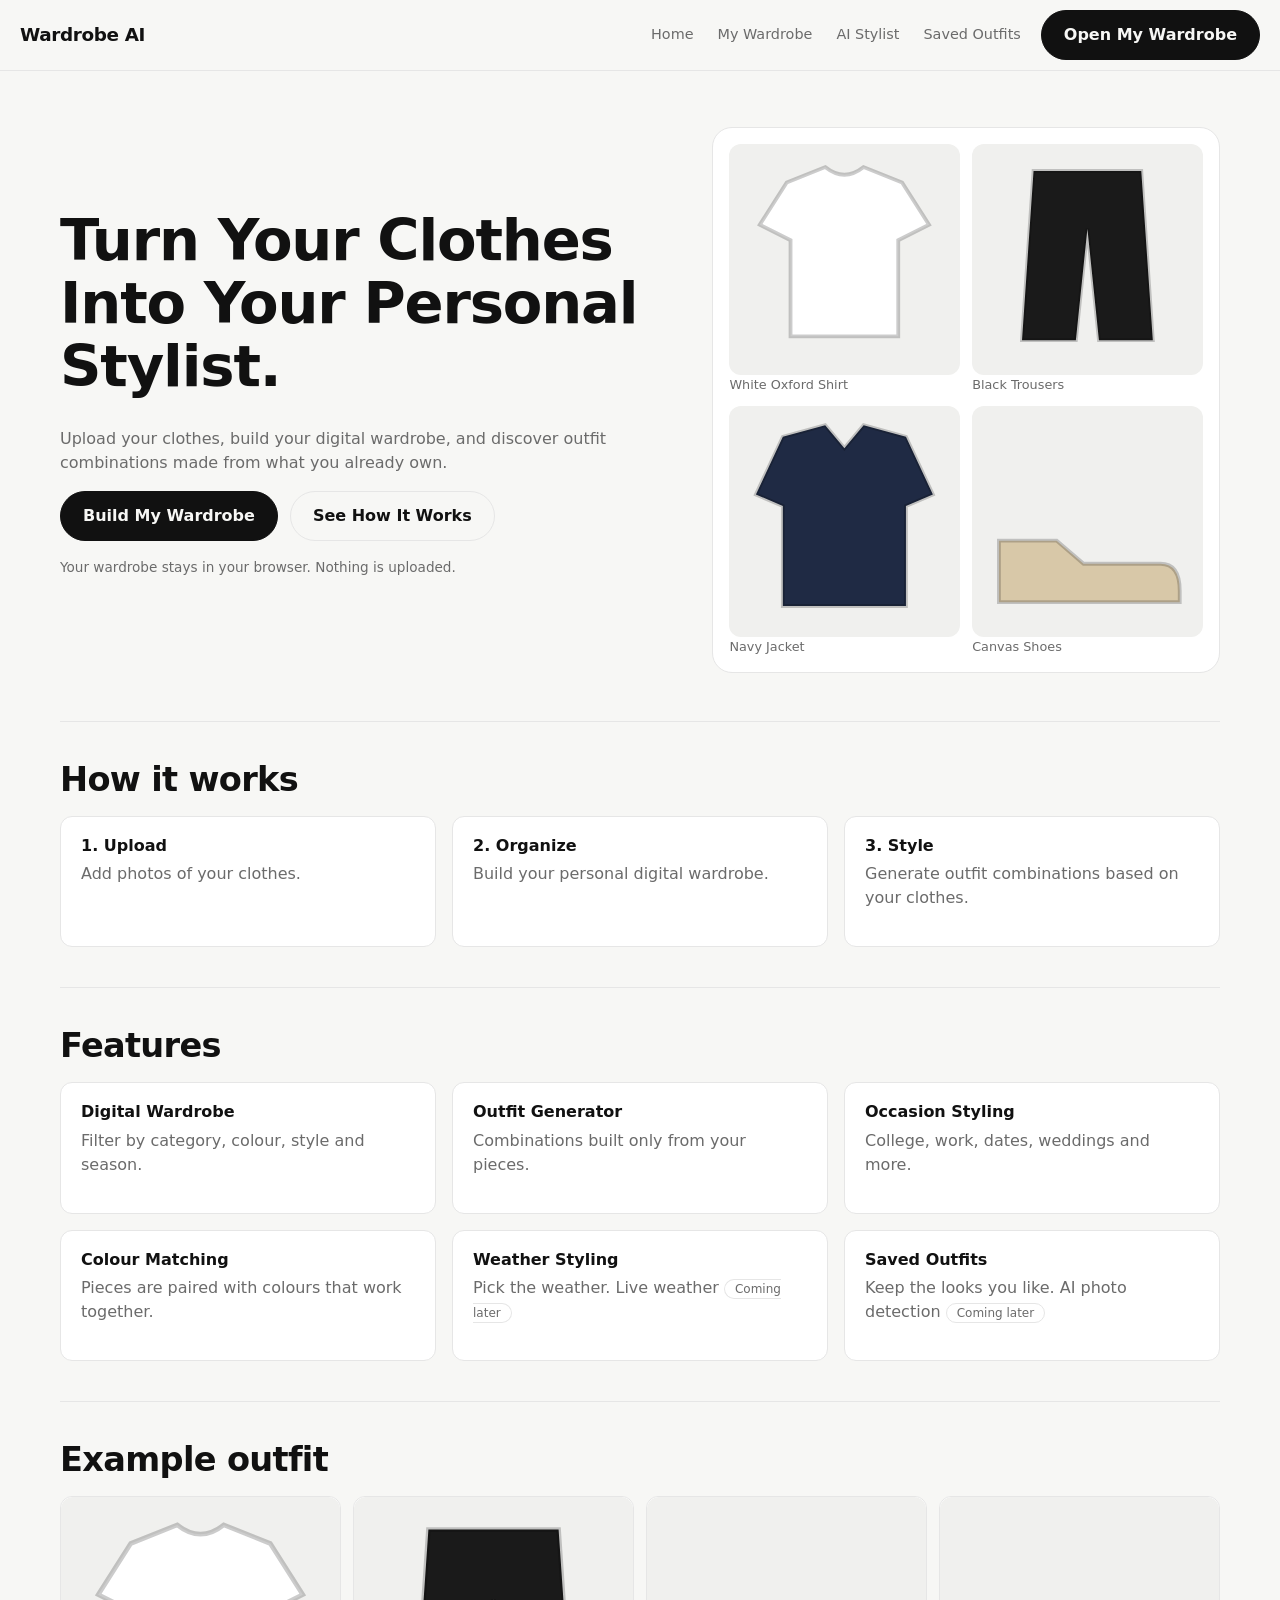
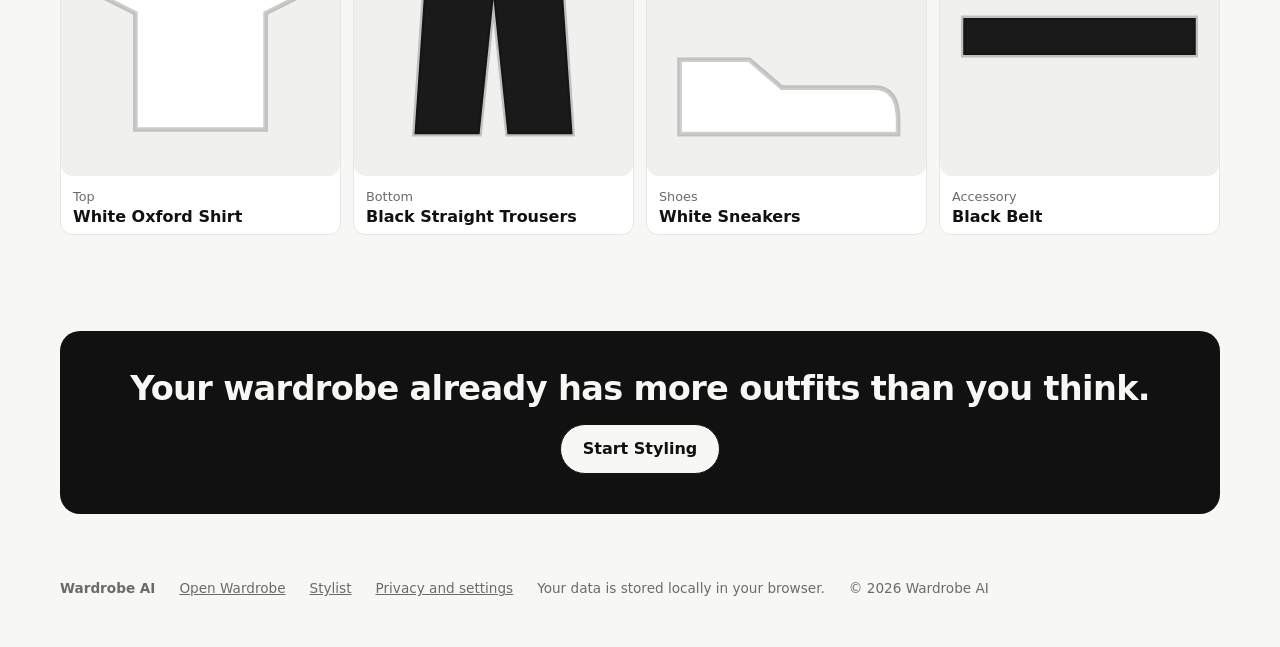
==== index.html @ 0fce8f4e "Add files via upload" ====
<!doctype html><html lang="en"><head><meta charset="utf-8"><meta name="viewport" content="width=device-width,initial-scale=1">
<title>Wardrobe AI — Your Personal Digital Wardrobe</title>
<meta name="description" content="Upload your clothes, build a digital wardrobe, and get outfit combinations made from what you already own.">
<meta property="og:title" content="Wardrobe AI — Your Personal Digital Wardrobe"><meta property="og:description" content="Your wardrobe. Your style. Your everyday outfit.">
<link rel="icon" href="data:image/svg+xml,%3Csvg xmlns='http://www.w3.org/2000/svg' viewBox='0 0 64 64'%3E%3Crect width='64' height='64' rx='14' fill='%23111'/%3E%3Cpath d='M32 16a5 5 0 1 1 5 5l-5 3-20 14h40L32 24' fill='none' stroke='%23fff' stroke-width='3'/%3E%3C/svg%3E">
<link rel="stylesheet" href="style.css"></head><body>
<svg width="0" height="0" style="position:absolute" aria-hidden="true"><defs>
<symbol id="top" viewBox="0 0 120 120"><path d="M30 20l20-8q10 8 20 0l20 8 14 22-16 8v50H32V50L16 42z" fill="currentColor"/></symbol>
<symbol id="bottom" viewBox="0 0 120 120"><path d="M32 14h56l6 88H66L60 44l-6 58H26z" fill="currentColor"/></symbol>
<symbol id="outer" viewBox="0 0 120 120"><path d="M28 16l22-6 10 12 10-12 22 6 14 30-14 6v52H28V52L14 46z" fill="currentColor"/></symbol>
<symbol id="shoes" viewBox="0 0 120 120"><path d="M14 70h30l14 12h40q10 0 10 14v6H14z" fill="currentColor"/></symbol>
<symbol id="acc" viewBox="0 0 120 120"><path d="M10 52h100v16H10z" fill="currentColor"/></symbol></defs></svg>
<header class="top"><a class="brand" href="index.html">Wardrobe AI</a><a href="index.html">Home</a><a href="app.html#wardrobe">My Wardrobe</a><a href="app.html#stylist">AI Stylist</a><a href="app.html#saved">Saved Outfits</a><a class="btn" href="app.html">Open My Wardrobe</a></header>
<main>
<section class="hero"><div><h1>Turn Your Clothes Into Your Personal Stylist.</h1>
<p class="mut">Upload your clothes, build your digital wardrobe, and discover outfit combinations made from what you already own.</p>
<div class="cta"><a class="btn" href="app.html">Build My Wardrobe</a><a class="btn ghost" href="#how">See How It Works</a></div>
<p class="mut" style="margin-top:16px;font-size:.85rem">Your wardrobe stays in your browser. Nothing is uploaded.</p></div>
<div class="board" aria-label="Sample wardrobe pieces">
<figure><svg class="gm" style="color:#fff" role="img" aria-label="White shirt"><use href="#top"/></svg><figcaption>White Oxford Shirt</figcaption></figure>
<figure><svg class="gm" style="color:#1a1a1a" role="img" aria-label="Black trousers"><use href="#bottom"/></svg><figcaption>Black Trousers</figcaption></figure>
<figure><svg class="gm" style="color:#1f2a44" role="img" aria-label="Navy jacket"><use href="#outer"/></svg><figcaption>Navy Jacket</figcaption></figure>
<figure><svg class="gm" style="color:#d8c8a8" role="img" aria-label="Beige shoes"><use href="#shoes"/></svg><figcaption>Canvas Shoes</figcaption></figure></div></section>
<section class="s" id="how"><h2>How it works</h2><div class="cols">
<div class="box"><h3>1. Upload</h3><p class="mut">Add photos of your clothes.</p></div>
<div class="box"><h3>2. Organize</h3><p class="mut">Build your personal digital wardrobe.</p></div>
<div class="box"><h3>3. Style</h3><p class="mut">Generate outfit combinations based on your clothes.</p></div></div></section>
<section class="s"><h2>Features</h2><div class="cols">
<div class="box"><h3>Digital Wardrobe</h3><p class="mut">Filter by category, colour, style and season.</p></div>
<div class="box"><h3>Outfit Generator</h3><p class="mut">Combinations built only from your pieces.</p></div>
<div class="box"><h3>Occasion Styling</h3><p class="mut">College, work, dates, weddings and more.</p></div>
<div class="box"><h3>Colour Matching</h3><p class="mut">Pieces are paired with colours that work together.</p></div>
<div class="box"><h3>Weather Styling</h3><p class="mut">Pick the weather. Live weather <span class="tag">Coming later</span></p></div>
<div class="box"><h3>Saved Outfits</h3><p class="mut">Keep the looks you like. AI photo detection <span class="tag">Coming later</span></p></div></div></section>
<section class="s"><h2>Example outfit</h2><div class="look">
<div class="piece"><svg class="gm" style="color:#fff" role="img" aria-label="White shirt"><use href="#top"/></svg><div><span>Top</span><h3>White Oxford Shirt</h3></div></div>
<div class="piece"><svg class="gm" style="color:#1a1a1a" role="img" aria-label="Black trousers"><use href="#bottom"/></svg><div><span>Bottom</span><h3>Black Straight Trousers</h3></div></div>
<div class="piece"><svg class="gm" style="color:#fff" role="img" aria-label="White sneakers"><use href="#shoes"/></svg><div><span>Shoes</span><h3>White Sneakers</h3></div></div>
<div class="piece"><svg class="gm" style="color:#1a1a1a" role="img" aria-label="Black belt"><use href="#acc"/></svg><div><span>Accessory</span><h3>Black Belt</h3></div></div></div></section>
<div class="band"><h2>Your wardrobe already has more outfits than you think.</h2><a class="btn" href="app.html">Start Styling</a></div>
<footer><strong>Wardrobe AI</strong><a href="app.html">Open Wardrobe</a><a href="app.html#stylist">Stylist</a><a href="app.html#settings">Privacy and settings</a><span>Your data is stored locally in your browser.</span><span>&copy; 2026 Wardrobe AI</span></footer>
</main></body></html>
---- style.css ----
/* ===== Global ===== */
:root{--bg:#F7F7F5;--ink:#111;--mut:#6B6B6B;--card:#fff;--line:#E6E6E6;--acc:#3d5a4c;--r:12px}
[data-theme=dark]{--bg:#121212;--ink:#f3f3f0;--mut:#a3a3a3;--card:#1c1c1c;--line:#2d2d2d;--acc:#8fb8a3}
*{box-sizing:border-box}[hidden]{display:none!important}
body{margin:0;background:var(--bg);color:var(--ink);font:16px/1.5 "Avenir Next","Segoe UI",system-ui,sans-serif;padding-bottom:76px;-webkit-text-size-adjust:100%}
a{color:inherit}svg{display:block}
h1,h2,h3{letter-spacing:-.02em;line-height:1.1;margin:0 0 .5em}
h1{font-size:clamp(2rem,7vw,3.6rem)}h2{font-size:clamp(1.4rem,4vw,2.1rem)}h3{font-size:1rem;letter-spacing:0}
p{margin:0 0 1em}.mut{color:var(--mut)}
:focus-visible{outline:2px solid var(--acc);outline-offset:2px}
main{max-width:1200px;margin:0 auto;padding:24px 20px}
.btn{display:inline-block;background:var(--ink);color:var(--bg);border:1px solid var(--ink);border-radius:999px;padding:12px 22px;font:inherit;font-weight:600;text-decoration:none;cursor:pointer;min-height:44px;transition:transform .1s}
.btn:active{transform:scale(.97)}.btn.ghost{background:transparent;color:var(--ink);border-color:var(--line)}.btn:disabled{opacity:.5;cursor:default}
.lnk{background:none;border:0;padding:6px;font:inherit;font-size:.85rem;color:var(--mut);cursor:pointer;text-decoration:underline;min-height:32px}
.tag{font-size:.75rem;border:1px solid var(--line);border-radius:999px;padding:2px 10px;color:var(--mut)}
.box{background:var(--card);border:1px solid var(--line);border-radius:var(--r);padding:20px}
input,select{font:inherit;width:100%;min-height:44px;padding:8px 12px;border:1px solid var(--line);border-radius:10px;background:var(--card);color:var(--ink)}
label{display:block;font-size:.85rem;font-weight:600;margin-bottom:12px}label input,label select{margin-top:4px;font-weight:400}
.gm{width:100%;aspect-ratio:1;background:#f0f0ee;border-radius:var(--r)}.gm use{stroke:#0003;stroke-width:2}
/* ===== Landing ===== */
.top{position:sticky;top:0;z-index:20;background:var(--bg);border-bottom:1px solid var(--line);display:flex;flex-wrap:wrap;align-items:center;gap:4px 16px;padding:10px 20px}
.top .brand{margin-right:auto}.top a:not(.btn):not(.brand){font-size:.9rem;text-decoration:none;color:var(--mut);padding:8px 4px}
.brand{font-weight:700;font-size:1.15rem;letter-spacing:-.02em;text-decoration:none}
.hero{display:grid;gap:32px;padding:32px 0 48px}.cta{display:flex;flex-wrap:wrap;gap:12px}
.board{display:grid;grid-template-columns:repeat(2,1fr);gap:12px;background:var(--card);border:1px solid var(--line);border-radius:20px;padding:16px}
.board figure,.piece{margin:0}.board figcaption,.piece span{font-size:.8rem;color:var(--mut)}
section.s{padding:40px 0;border-top:1px solid var(--line)}
.cols{display:grid;gap:16px}
.band{background:var(--ink);color:var(--bg);border-radius:20px;padding:40px 24px;text-align:center;margin:40px 0}
.band .btn{background:var(--bg);color:var(--ink)}
footer{padding:24px 0;color:var(--mut);font-size:.85rem;display:flex;flex-wrap:wrap;gap:8px 24px}
/* ===== App shell ===== */
.nav{position:fixed;bottom:0;left:0;right:0;z-index:20;display:flex;background:var(--card);border-top:1px solid var(--line);padding-bottom:env(safe-area-inset-bottom)}
.nav .brand{display:none}
.nav button{flex:1;background:none;border:0;font:inherit;font-size:.7rem;color:var(--mut);padding:10px 2px;min-height:56px;cursor:pointer}
.nav button[aria-current]{color:var(--ink);font-weight:700}
.head{display:flex;flex-wrap:wrap;gap:12px;justify-content:space-between;align-items:flex-end;margin-bottom:20px}
.stats{display:grid;grid-template-columns:repeat(2,1fr);gap:12px;margin-bottom:20px}
.stat{background:var(--card);border:1px solid var(--line);border-radius:var(--r);padding:14px 16px}
.stat b{display:block;font-size:1.6rem}.stat span{font-size:.85rem;color:var(--mut)}
section[data-view]{animation:pop .25s}
/* ===== Wardrobe & cards ===== */
.tabs{display:flex;gap:8px;overflow-x:auto;padding-bottom:8px;margin-bottom:12px}
.tab{flex:none;border:1px solid var(--line);background:var(--card);color:var(--ink);border-radius:999px;padding:8px 16px;font:inherit;font-size:.9rem;cursor:pointer;min-height:40px}
.tab[aria-pressed=true]{background:var(--ink);color:var(--bg);border-color:var(--ink)}
.filters{display:grid;grid-template-columns:1fr 1fr;gap:8px;margin-bottom:20px}.filters input{grid-column:1/-1}
.grid{display:grid;gap:16px;grid-template-columns:1fr}
.card{background:var(--card);border:1px solid var(--line);border-radius:var(--r);overflow:hidden;transition:box-shadow .2s,transform .2s}
.card:hover{box-shadow:0 8px 24px #0002;transform:translateY(-2px)}
.card>img,.piece img{width:100%;aspect-ratio:1;object-fit:contain;background:#f0f0ee;display:block}
.cb{padding:12px 14px}.cb p{font-size:.85rem;color:var(--mut);margin:0 0 6px}
.row{display:flex;align-items:center;gap:4px;flex-wrap:wrap}.row .lnk:first-of-type{margin-left:auto}
.ic{background:none;border:0;cursor:pointer;width:44px;height:36px;margin-left:-10px;color:var(--ink)}
.ic svg{width:20px;height:20px;fill:none;stroke:currentColor;stroke-width:1.8}.ic[aria-pressed=true] svg{fill:#b23a3a;stroke:#b23a3a}
.empty{grid-column:1/-1;text-align:center;background:var(--card);border:1px dashed var(--line);border-radius:var(--r);padding:48px 20px}
/* ===== Add clothing, modal ===== */
.drop{display:block;border:2px dashed var(--line);border-radius:var(--r);padding:20px;text-align:center;cursor:pointer;margin-bottom:12px;font-weight:400}
.drop.on{border-color:var(--acc)}.drop img{max-height:180px;margin:8px auto 0;border-radius:8px}
.two{display:grid;grid-template-columns:1fr 1fr;gap:0 12px}.err{color:#d04a4a;font-size:.9rem;min-height:1.4em}
dialog{border:1px solid var(--line);border-radius:16px;padding:20px;width:min(560px,94vw);max-height:92vh;overflow:auto;background:var(--card);color:var(--ink);animation:pop .2s}
dialog::backdrop{background:#0007}
/* ===== Stylist & results ===== */
.sel{display:grid;grid-template-columns:1fr 1fr;gap:0 12px}
.look{display:grid;grid-template-columns:repeat(2,1fr);gap:12px;margin:16px 0}
.piece{background:var(--card);border:1px solid var(--line);border-radius:var(--r);overflow:hidden}.piece div{padding:8px 12px}.piece h3{margin:0}
.meta{display:flex;flex-wrap:wrap;gap:8px;margin-bottom:12px}
.load{padding:40px;text-align:center;color:var(--mut);animation:pulse 1s infinite alternate}
.toast{position:fixed;left:50%;bottom:90px;transform:translateX(-50%);background:var(--ink);color:var(--bg);padding:10px 18px;border-radius:999px;z-index:50;font-size:.9rem;max-width:90vw}
@keyframes pop{from{opacity:0;transform:translateY(8px)}}@keyframes pulse{to{opacity:.4}}
/* ===== Tablet ===== */
@media(min-width:600px){.grid,.cols,.stats{grid-template-columns:repeat(2,1fr)}.look{grid-template-columns:repeat(4,1fr)}.filters{grid-template-columns:2fr 1fr 1fr 1fr}.filters input{grid-column:auto}.sel{grid-template-columns:repeat(4,1fr)}}
@media(min-width:900px){.grid,.cols{grid-template-columns:repeat(3,1fr)}.stats{grid-template-columns:repeat(4,1fr)}.hero{grid-template-columns:1.1fr .9fr;align-items:center}}
/* ===== Desktop ===== */
@media(min-width:1200px){.grid{grid-template-columns:repeat(4,1fr)}}
@media(min-width:1500px){.grid{grid-template-columns:repeat(5,1fr)}}
@media(min-width:1024px){
body{padding-bottom:0}
.nav{top:0;bottom:auto;right:auto;width:220px;flex-direction:column;border-top:0;border-right:1px solid var(--line);padding:24px 16px;gap:4px}
.nav .brand{display:block;margin:0 0 20px 8px}
.nav button{flex:none;text-align:left;font-size:.95rem;padding:10px 14px;min-height:0;border-radius:8px}
.nav button[aria-current]{background:var(--line)}
body.app main{margin-left:220px;max-width:1400px;padding-top:32px}.toast{bottom:32px}}
@media(prefers-reduced-motion:reduce){*{animation:none!important;transition:none!important}}
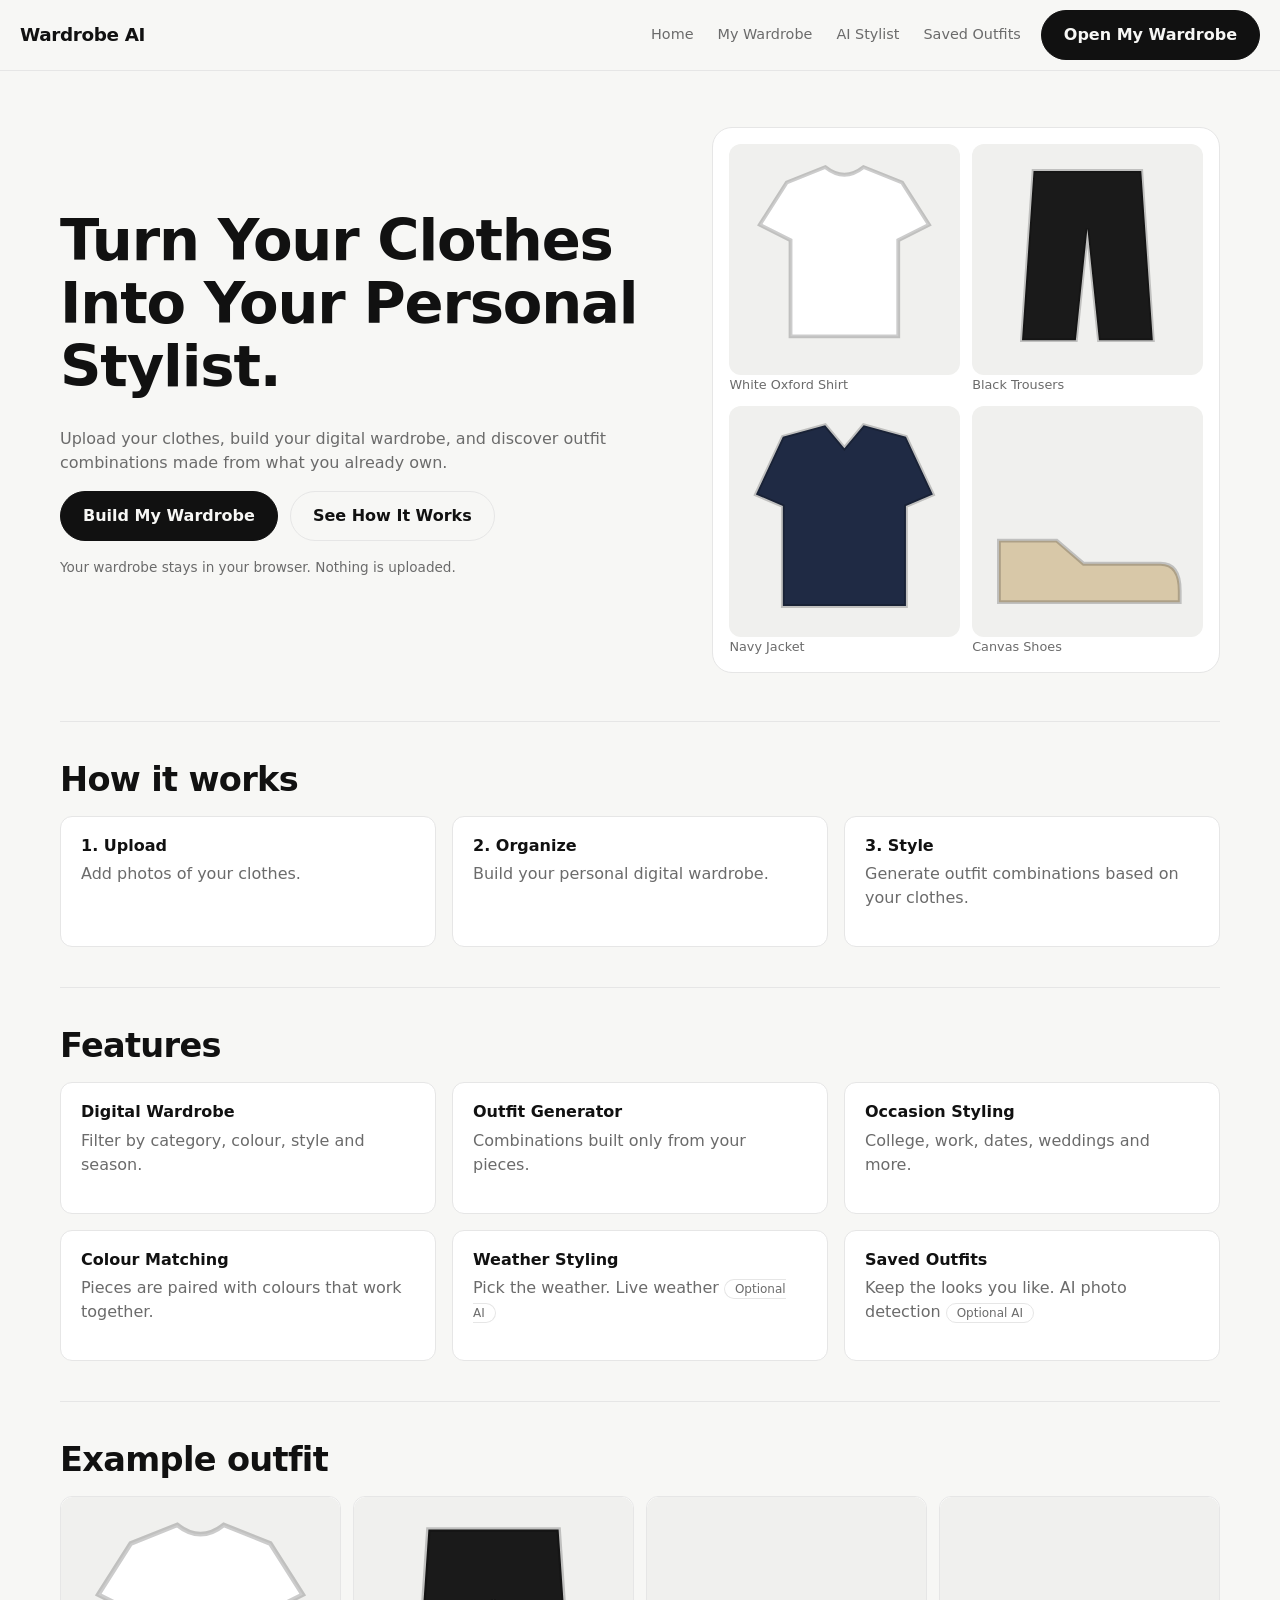
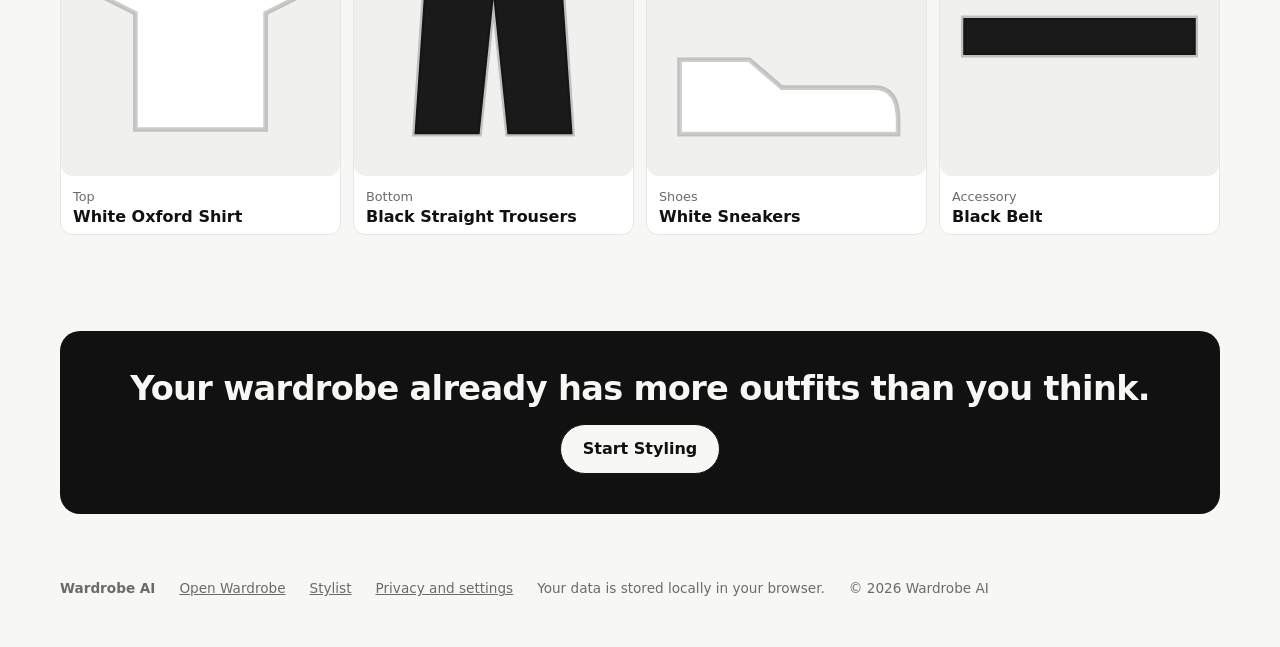
==== commit f17f10c3: "Add files via upload" ====
--- a/index.html
+++ b/index.html
@@ -30,8 +30,8 @@
 <div class="box"><h3>Outfit Generator</h3><p class="mut">Combinations built only from your pieces.</p></div>
 <div class="box"><h3>Occasion Styling</h3><p class="mut">College, work, dates, weddings and more.</p></div>
 <div class="box"><h3>Colour Matching</h3><p class="mut">Pieces are paired with colours that work together.</p></div>
-<div class="box"><h3>Weather Styling</h3><p class="mut">Pick the weather. Live weather <span class="tag">Coming later</span></p></div>
-<div class="box"><h3>Saved Outfits</h3><p class="mut">Keep the looks you like. AI photo detection <span class="tag">Coming later</span></p></div></div></section>
+<div class="box"><h3>Weather Styling</h3><p class="mut">Pick the weather. Live weather <span class="tag">Optional AI</span></p></div>
+<div class="box"><h3>Saved Outfits</h3><p class="mut">Keep the looks you like. AI photo detection <span class="tag">Optional AI</span></p></div></div></section>
 <section class="s"><h2>Example outfit</h2><div class="look">
 <div class="piece"><svg class="gm" style="color:#fff" role="img" aria-label="White shirt"><use href="#top"/></svg><div><span>Top</span><h3>White Oxford Shirt</h3></div></div>
 <div class="piece"><svg class="gm" style="color:#1a1a1a" role="img" aria-label="Black trousers"><use href="#bottom"/></svg><div><span>Bottom</span><h3>Black Straight Trousers</h3></div></div>
--- a/style.css
+++ b/style.css
@@ -81,3 +81,27 @@
 .nav button[aria-current]{background:var(--line)}
 body.app main{margin-left:220px;max-width:1400px;padding-top:32px}.toast{bottom:32px}}
 @media(prefers-reduced-motion:reduce){*{animation:none!important;transition:none!important}}
+/* ===== V2 ===== */
+.fs{border:0;padding:0;margin:0 0 14px}.fs legend{font-size:.85rem;font-weight:600;margin-bottom:6px;padding:0}
+.chips{display:flex;flex-wrap:wrap;gap:6px}
+.chip{border:1px solid var(--line);background:var(--card);color:var(--ink);border-radius:999px;padding:6px 14px;font:inherit;font-size:.85rem;cursor:pointer;min-height:36px;transition:background .15s}
+.chip[aria-pressed=true]{background:var(--ink);color:var(--bg);border-color:var(--ink)}
+.qv{display:block;width:100%;padding:0;border:0;background:none;cursor:pointer}
+.qv img{width:100%;aspect-ratio:1;object-fit:contain;background:#f0f0ee;display:block}
+.hero2{margin-bottom:20px;box-shadow:0 1px 3px #0001}.hero2 h2{margin-bottom:.2em}
+.filters{grid-template-columns:repeat(2,1fr)}.filters input{grid-column:1/-1}
+.look{display:flex;flex-wrap:wrap;gap:12px;align-items:center}
+.look .piece{flex:1 1 140px;max-width:300px}.plus{display:none;color:var(--mut);font-size:1.5rem}
+@media(min-width:600px){.filters{grid-template-columns:repeat(3,1fr)}.plus{display:block}.look{flex-wrap:nowrap}}
+@media(min-width:900px){.stats{grid-template-columns:repeat(5,1fr)}}
+@media(min-width:1024px){.look .piece{max-width:360px}}
+/* ===== V3 ===== */
+input[type=checkbox]{width:auto;min-height:0;margin-right:8px}.tg{font-weight:400;display:flex;align-items:center;min-height:36px}
+.msg{background:var(--card);border:1px solid var(--line);border-radius:var(--r);padding:12px 16px;margin-bottom:10px;max-width:680px}.msg.me{margin-left:auto;background:var(--ink);color:var(--bg)}.msg p{margin:0 0 6px}
+.look.compact{flex-wrap:wrap;flex-direction:row}.look.compact .piece{flex:0 1 110px}.look.compact .piece h3{font-size:.8rem}
+#result .look{flex-direction:column;flex-wrap:nowrap;align-items:center;max-width:440px;margin-inline:auto}
+#result .piece{display:flex;align-items:center;gap:14px;width:100%;max-width:440px;flex:none;animation:pop .4s both}
+#result .piece:nth-of-type(2){animation-delay:.1s}#result .piece:nth-of-type(3){animation-delay:.2s}#result .piece:nth-of-type(4){animation-delay:.3s}
+#result .piece img{width:132px;flex:none}#result .piece div{padding:0 8px}#result .plus{display:block}
+.sticky{position:sticky;bottom:64px;background:var(--bg);padding:10px 0;z-index:5}
+@media(min-width:1024px){.sticky{bottom:0}}
